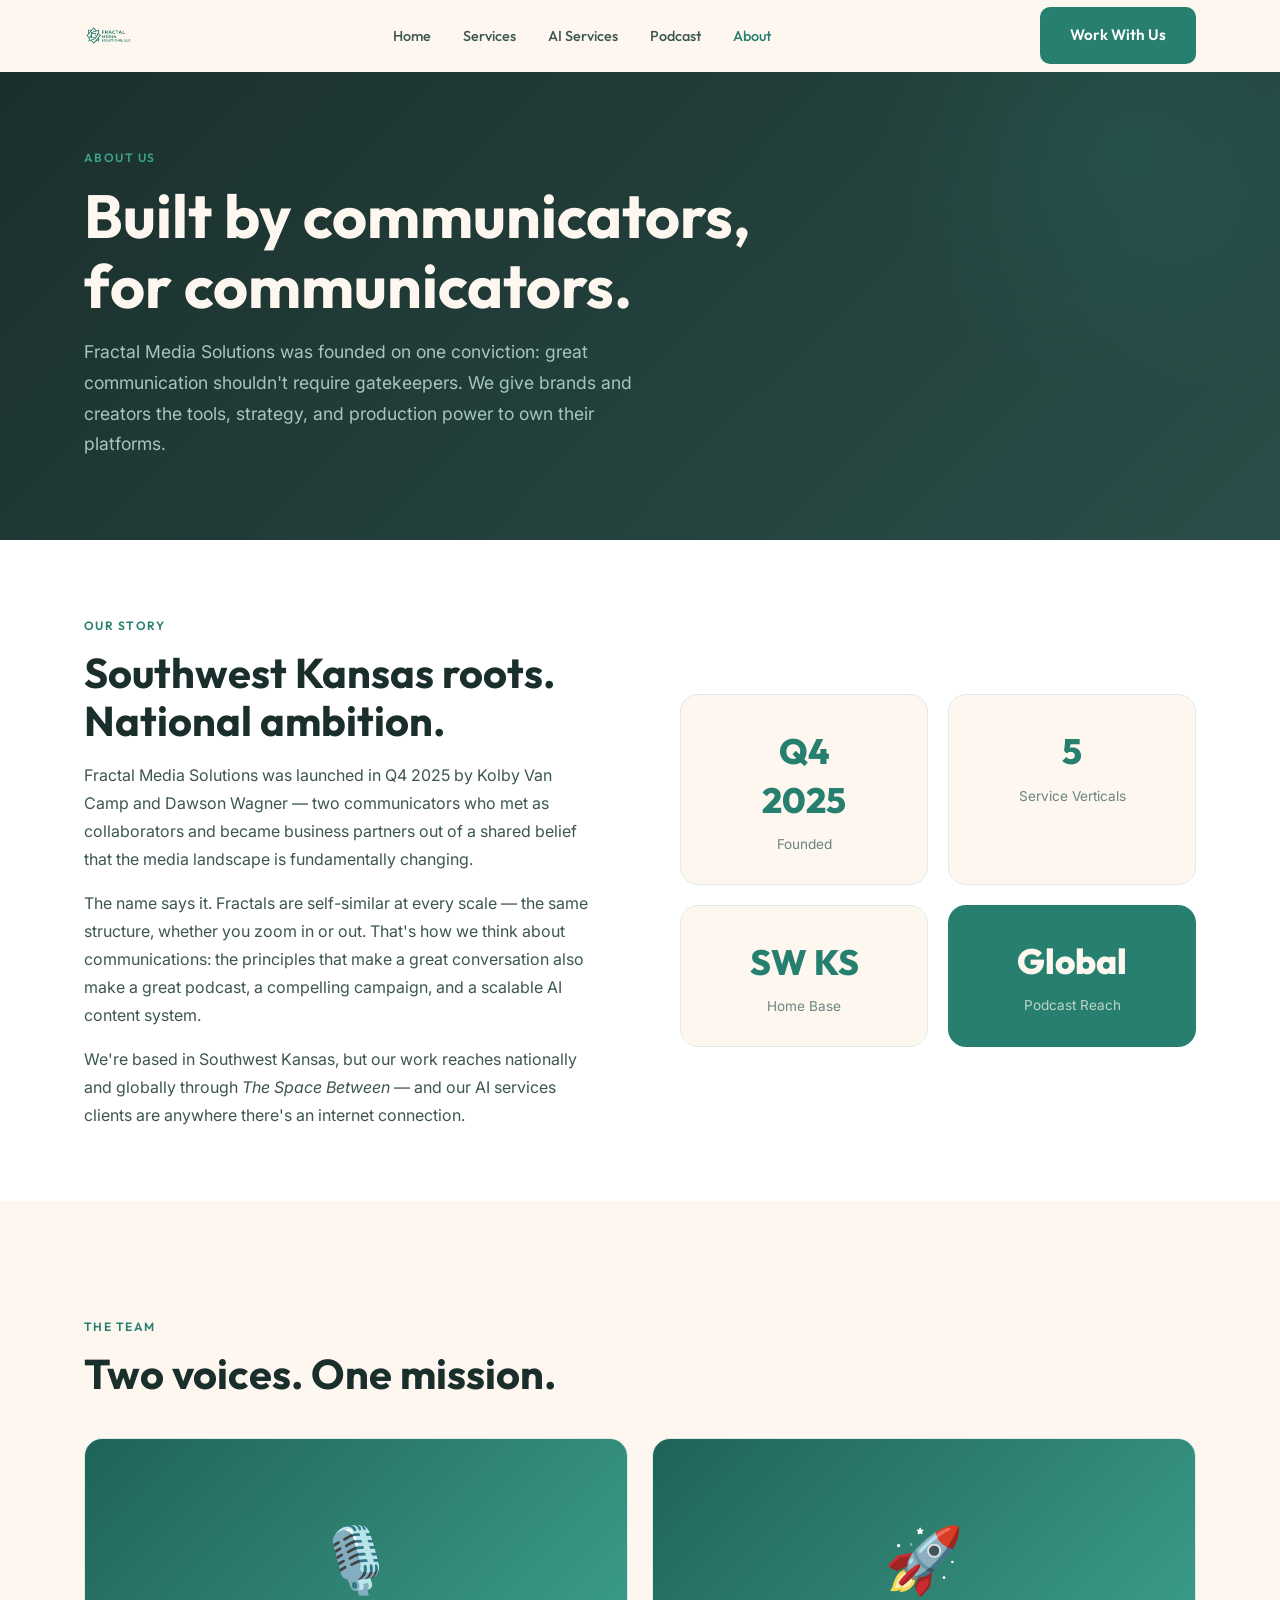
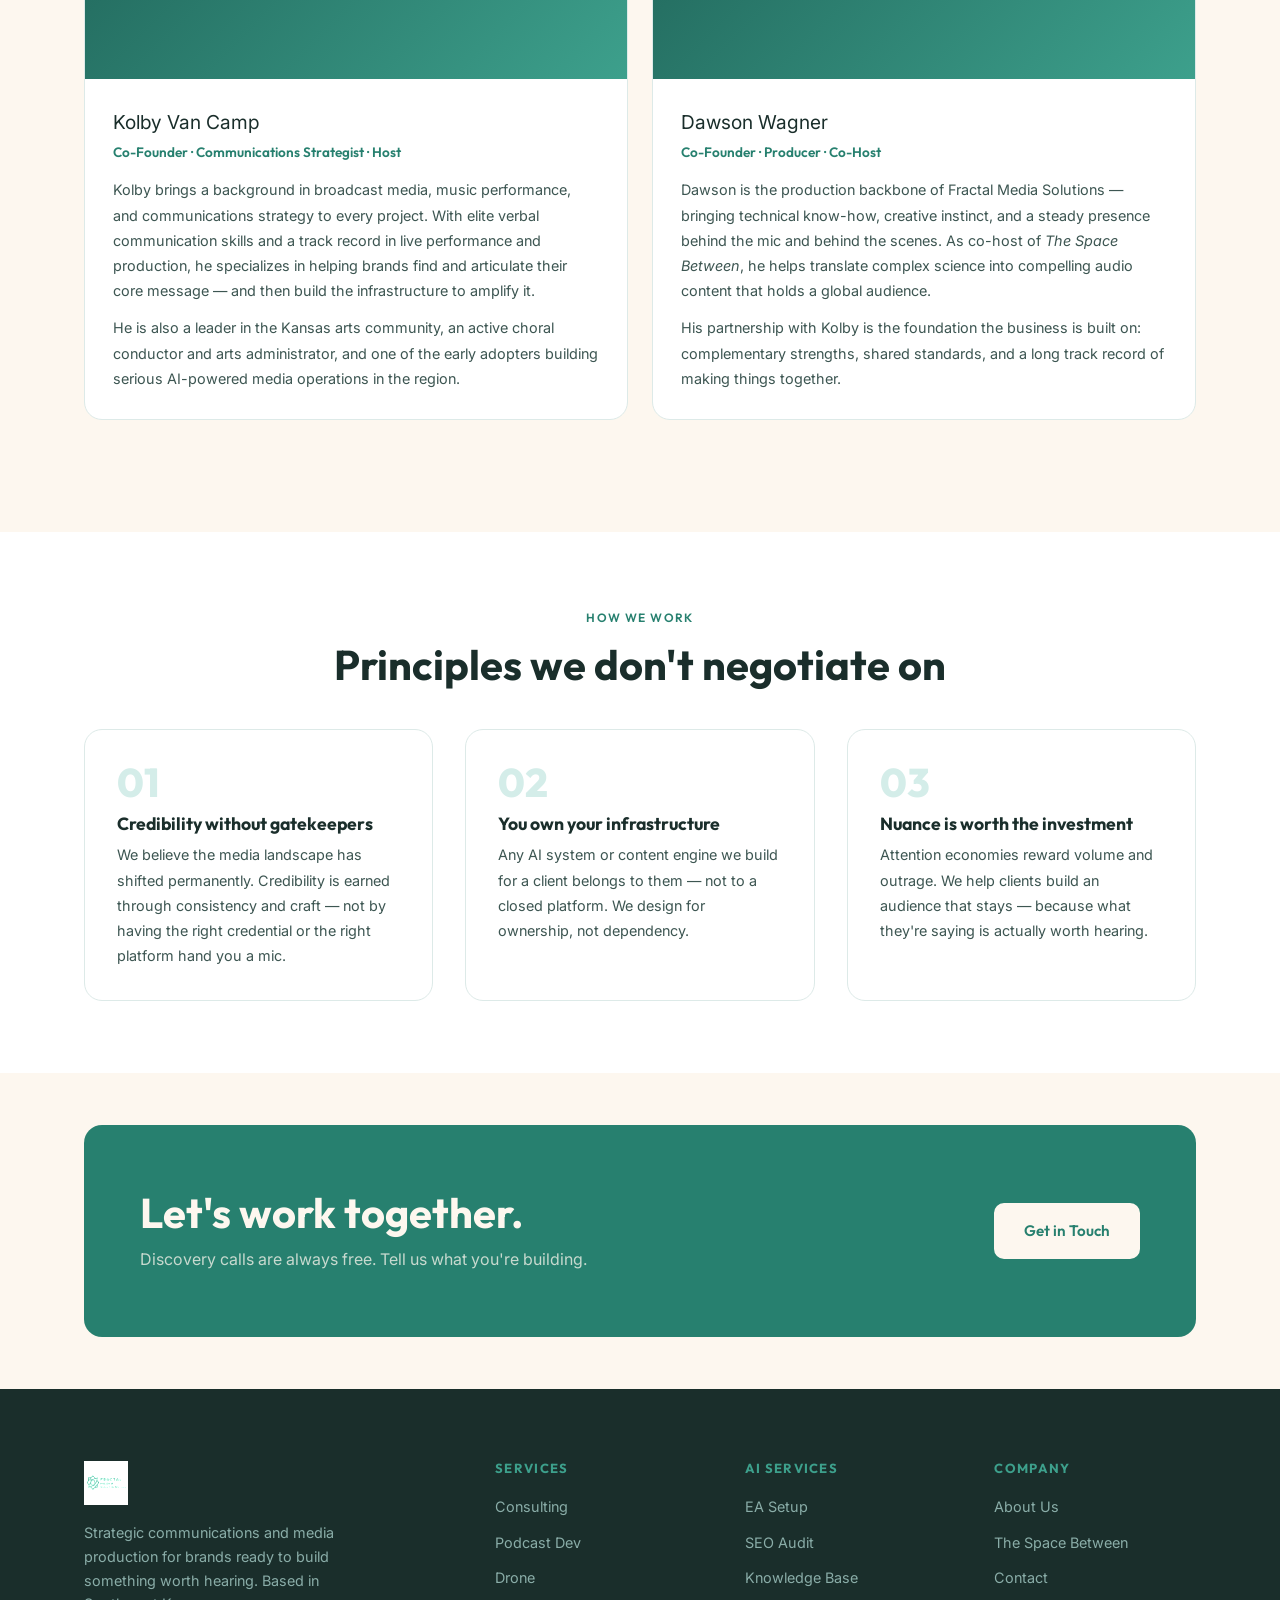
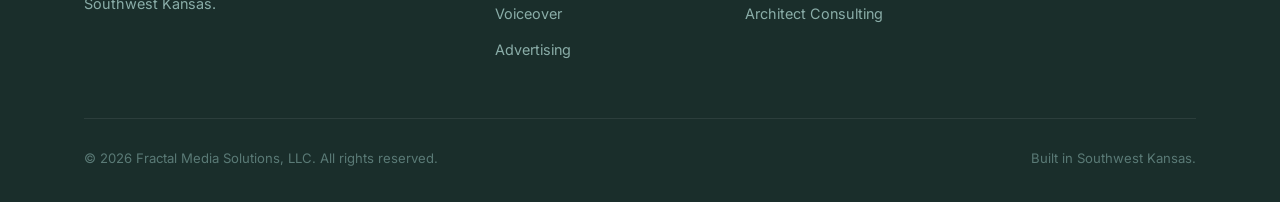
==== about.html @ 62a43615 "Initial commit: Fractal Media Solutions website" ====
<!DOCTYPE html>
<html lang="en">
<head>
  <meta charset="UTF-8" />
  <meta name="viewport" content="width=device-width, initial-scale=1.0" />
  <title>About — Fractal Media Solutions</title>
  <meta name="description" content="Meet Kolby Van Camp and Dawson Wagner — the team behind Fractal Media Solutions. Communications consultants, podcast hosts, and AI media specialists." />
  <link rel="stylesheet" href="css/style.css" />
  <link rel="icon" type="image/png" href="assets/logo.png" />
</head>
<body>

  <nav class="nav" id="nav">
    <div class="nav__inner">
      <a href="index.html" class="nav__logo">
        <img src="assets/logo.png" alt="Fractal Media Solutions" />
      </a>
      <ul class="nav__links">
        <li><a href="index.html">Home</a></li>
        <li><a href="services.html">Services</a></li>
        <li><a href="ai-services.html">AI Services</a></li>
        <li><a href="podcast.html">Podcast</a></li>
        <li><a href="about.html" class="active">About</a></li>
      </ul>
      <a href="contact.html" class="btn btn--primary nav__cta">Work With Us</a>
      <button class="nav__hamburger" id="hamburger" aria-label="Open menu">
        <span></span><span></span><span></span>
      </button>
    </div>
  </nav>
  <div class="nav__mobile" id="mobileNav">
    <a href="index.html">Home</a>
    <a href="services.html">Services</a>
    <a href="ai-services.html">AI Services</a>
    <a href="podcast.html">Podcast</a>
    <a href="about.html">About</a>
    <a href="contact.html">Contact</a>
  </div>

  <main>

    <!-- ─── Page Hero ─── -->
    <section class="page-hero">
      <div class="container">
        <span class="section-label">About Us</span>
        <h1>Built by communicators,<br />for communicators.</h1>
        <p>Fractal Media Solutions was founded on one conviction: great communication shouldn't require gatekeepers. We give brands and creators the tools, strategy, and production power to own their platforms.</p>
      </div>
    </section>

    <!-- ─── Origin Story ─── -->
    <section class="section" style="background: var(--white);">
      <div class="container">
        <div style="display: grid; grid-template-columns: 1fr 1fr; gap: 80px; align-items: center;">
          <div>
            <span class="section-label">Our Story</span>
            <h2>Southwest Kansas roots.<br />National ambition.</h2>
            <p style="margin-top: 16px;">Fractal Media Solutions was launched in Q4 2025 by Kolby Van Camp and Dawson Wagner — two communicators who met as collaborators and became business partners out of a shared belief that the media landscape is fundamentally changing.</p>
            <p style="margin-top: 16px;">The name says it. Fractals are self-similar at every scale — the same structure, whether you zoom in or out. That's how we think about communications: the principles that make a great conversation also make a great podcast, a compelling campaign, and a scalable AI content system.</p>
            <p style="margin-top: 16px;">We're based in Southwest Kansas, but our work reaches nationally and globally through <em>The Space Between</em> — and our AI services clients are anywhere there's an internet connection.</p>
          </div>
          <div style="display: grid; grid-template-columns: 1fr 1fr; gap: 20px;">
            <div style="background: var(--cream); border: 1px solid var(--border); border-radius: var(--radius-lg); padding: 28px; text-align: center;">
              <div style="font-family: var(--font-head); font-size: 2.2rem; font-weight: 800; color: var(--green);">Q4</div>
              <div style="font-family: var(--font-head); font-size: 2.2rem; font-weight: 800; color: var(--green); margin-top: -8px;">2025</div>
              <div style="font-size: 0.85rem; color: var(--ink-soft); margin-top: 6px;">Founded</div>
            </div>
            <div style="background: var(--cream); border: 1px solid var(--border); border-radius: var(--radius-lg); padding: 28px; text-align: center;">
              <div style="font-family: var(--font-head); font-size: 2.2rem; font-weight: 800; color: var(--green);">5</div>
              <div style="font-size: 0.85rem; color: var(--ink-soft); margin-top: 6px;">Service Verticals</div>
            </div>
            <div style="background: var(--cream); border: 1px solid var(--border); border-radius: var(--radius-lg); padding: 28px; text-align: center;">
              <div style="font-family: var(--font-head); font-size: 2.2rem; font-weight: 800; color: var(--green);">SW KS</div>
              <div style="font-size: 0.85rem; color: var(--ink-soft); margin-top: 6px;">Home Base</div>
            </div>
            <div style="background: var(--green); border-radius: var(--radius-lg); padding: 28px; text-align: center;">
              <div style="font-family: var(--font-head); font-size: 2.2rem; font-weight: 800; color: var(--cream);">Global</div>
              <div style="font-size: 0.85rem; color: rgba(253,247,239,0.7); margin-top: 6px;">Podcast Reach</div>
            </div>
          </div>
        </div>
      </div>
    </section>

    <!-- ─── Team ─── -->
    <section class="section">
      <div class="container">
        <div class="section-header">
          <span class="section-label">The Team</span>
          <h2>Two voices. One mission.</h2>
        </div>
        <div class="team-grid">
          <div class="team-card">
            <div class="team-card__photo">🎙️</div>
            <div class="team-card__body">
              <div class="team-card__name">Kolby Van Camp</div>
              <div class="team-card__title">Co-Founder · Communications Strategist · Host</div>
              <p class="team-card__bio">Kolby brings a background in broadcast media, music performance, and communications strategy to every project. With elite verbal communication skills and a track record in live performance and production, he specializes in helping brands find and articulate their core message — and then build the infrastructure to amplify it.</p>
              <p class="team-card__bio" style="margin-top: 12px;">He is also a leader in the Kansas arts community, an active choral conductor and arts administrator, and one of the early adopters building serious AI-powered media operations in the region.</p>
            </div>
          </div>
          <div class="team-card">
            <div class="team-card__photo">🚀</div>
            <div class="team-card__body">
              <div class="team-card__name">Dawson Wagner</div>
              <div class="team-card__title">Co-Founder · Producer · Co-Host</div>
              <p class="team-card__bio">Dawson is the production backbone of Fractal Media Solutions — bringing technical know-how, creative instinct, and a steady presence behind the mic and behind the scenes. As co-host of <em>The Space Between</em>, he helps translate complex science into compelling audio content that holds a global audience.</p>
              <p class="team-card__bio" style="margin-top: 12px;">His partnership with Kolby is the foundation the business is built on: complementary strengths, shared standards, and a long track record of making things together.</p>
            </div>
          </div>
        </div>
      </div>
    </section>

    <!-- ─── Values ─── -->
    <section class="section" style="background: var(--white);">
      <div class="container">
        <div class="section-header section-header--center">
          <span class="section-label">How We Work</span>
          <h2>Principles we don't negotiate on</h2>
        </div>
        <div class="value-grid">
          <div class="value-item">
            <div class="value-item__num">01</div>
            <h4>Credibility without gatekeepers</h4>
            <p>We believe the media landscape has shifted permanently. Credibility is earned through consistency and craft — not by having the right credential or the right platform hand you a mic.</p>
          </div>
          <div class="value-item">
            <div class="value-item__num">02</div>
            <h4>You own your infrastructure</h4>
            <p>Any AI system or content engine we build for a client belongs to them — not to a closed platform. We design for ownership, not dependency.</p>
          </div>
          <div class="value-item">
            <div class="value-item__num">03</div>
            <h4>Nuance is worth the investment</h4>
            <p>Attention economies reward volume and outrage. We help clients build an audience that stays — because what they're saying is actually worth hearing.</p>
          </div>
        </div>
      </div>
    </section>

    <!-- ─── CTA ─── -->
    <section class="section--sm">
      <div class="container">
        <div class="cta-banner">
          <div>
            <h2>Let's work together.</h2>
            <p>Discovery calls are always free. Tell us what you're building.</p>
          </div>
          <a href="contact.html" class="btn btn--cream">Get in Touch</a>
        </div>
      </div>
    </section>

  </main>

  <footer class="footer">
    <div class="container">
      <div class="footer__grid">
        <div class="footer__brand">
          <div class="footer__logo">
            <img src="assets/logo.png" alt="Fractal Media Solutions" />
          </div>
          <p>Strategic communications and media production for brands ready to build something worth hearing. Based in Southwest Kansas.</p>
        </div>
        <div class="footer__col">
          <h4>Services</h4>
          <ul>
            <li><a href="services.html#consulting">Consulting</a></li>
            <li><a href="services.html#podcast">Podcast Dev</a></li>
            <li><a href="services.html#drone">Drone</a></li>
            <li><a href="services.html#voiceover">Voiceover</a></li>
            <li><a href="services.html#advertising">Advertising</a></li>
          </ul>
        </div>
        <div class="footer__col">
          <h4>AI Services</h4>
          <ul>
            <li><a href="ai-services.html">EA Setup</a></li>
            <li><a href="ai-services.html">SEO Audit</a></li>
            <li><a href="ai-services.html">Knowledge Base</a></li>
            <li><a href="ai-services.html">Architect Consulting</a></li>
          </ul>
        </div>
        <div class="footer__col">
          <h4>Company</h4>
          <ul>
            <li><a href="about.html">About Us</a></li>
            <li><a href="podcast.html">The Space Between</a></li>
            <li><a href="contact.html">Contact</a></li>
          </ul>
        </div>
      </div>
      <div class="footer__bottom">
        <p>© 2026 Fractal Media Solutions, LLC. All rights reserved.</p>
        <p>Built in Southwest Kansas.</p>
      </div>
    </div>
  </footer>

  <script src="js/main.js"></script>
</body>
</html>
---- css/style.css ----
/* ============================================================
   FRACTAL MEDIA SOLUTIONS — Global Stylesheet
   Colors: #27806F (green), #FDF7EF (cream)
   ============================================================ */

@import url('https://fonts.googleapis.com/css2?family=Outfit:wght@300;400;500;600;700;800&family=Inter:wght@300;400;500;600&display=swap');

/* ─── Variables ─── */
:root {
  --green:        #27806F;
  --green-dark:   #1f6358;
  --green-light:  #3da08c;
  --green-pale:   #d4ede9;
  --cream:        #FDF7EF;
  --cream-dark:   #f5ece0;
  --white:        #ffffff;
  --ink:          #1a2e2b;
  --ink-mid:      #3d5652;
  --ink-soft:     #6b8580;
  --border:       #ddeae8;

  --font-head: 'Outfit', sans-serif;
  --font-body: 'Inter', sans-serif;

  --radius:   10px;
  --radius-lg: 18px;
  --shadow:   0 2px 12px rgba(39,128,111,0.10);
  --shadow-lg: 0 8px 40px rgba(39,128,111,0.14);

  --max-w: 1160px;
  --nav-h: 72px;
}

/* ─── Reset ─── */
*, *::before, *::after { box-sizing: border-box; margin: 0; padding: 0; }
html { scroll-behavior: smooth; font-size: 16px; }
body {
  font-family: var(--font-body);
  background: var(--cream);
  color: var(--ink);
  line-height: 1.6;
  -webkit-font-smoothing: antialiased;
}
img { max-width: 100%; display: block; }
a { color: inherit; text-decoration: none; }
ul { list-style: none; }
button { cursor: pointer; font-family: inherit; }

/* ─── Typography ─── */
h1, h2, h3, h4, h5 {
  font-family: var(--font-head);
  line-height: 1.15;
  color: var(--ink);
  font-weight: 700;
}
h1 { font-size: clamp(2.4rem, 5vw, 3.8rem); }
h2 { font-size: clamp(1.8rem, 3.5vw, 2.6rem); }
h3 { font-size: clamp(1.2rem, 2.5vw, 1.5rem); }
h4 { font-size: 1.1rem; }
p  { color: var(--ink-mid); line-height: 1.75; }

/* ─── Layout helpers ─── */
.container {
  max-width: var(--max-w);
  margin: 0 auto;
  padding: 0 24px;
}
.section { padding: 72px 0; }
.section + .section { margin-top: 40px; }
.section--sm { padding: 52px 0; }
.section--dark {
  background: var(--ink);
  color: var(--cream);
}
.section--dark h2,
.section--dark h3,
.section--dark h4 { color: var(--cream); }
.section--dark p { color: #a8c5c0; }

.section--green {
  background: var(--green);
}
.section--green h2,
.section--green h3,
.section--green p { color: var(--cream); }

.section-label {
  display: inline-block;
  font-family: var(--font-head);
  font-size: 0.75rem;
  font-weight: 600;
  letter-spacing: 0.12em;
  text-transform: uppercase;
  color: var(--green);
  margin-bottom: 14px;
}
.section--dark .section-label { color: var(--green-light); }
.section--green .section-label { color: var(--green-pale); }

.section-header { max-width: 640px; margin-bottom: 40px; }
.section-header p { margin-top: 14px; font-size: 1.15rem; }
.section-header--center { text-align: center; margin-left: auto; margin-right: auto; }

/* ─── Buttons ─── */
.btn {
  display: inline-flex;
  align-items: center;
  gap: 8px;
  padding: 14px 28px;
  border-radius: var(--radius);
  font-family: var(--font-head);
  font-weight: 600;
  font-size: 0.95rem;
  transition: all 0.2s ease;
  border: 2px solid transparent;
}
.btn--primary {
  background: var(--green);
  color: var(--white);
  border-color: var(--green);
}
.btn--primary:hover {
  background: var(--green-dark);
  border-color: var(--green-dark);
  transform: translateY(-1px);
  box-shadow: 0 4px 16px rgba(39,128,111,0.35);
}
.btn--outline {
  background: transparent;
  color: var(--green);
  border-color: var(--green);
}
.btn--outline:hover {
  background: var(--green);
  color: var(--white);
  transform: translateY(-1px);
}
.btn--outline-light {
  background: transparent;
  color: var(--cream);
  border-color: rgba(253,247,239,0.5);
}
.btn--outline-light:hover {
  background: rgba(253,247,239,0.12);
  border-color: var(--cream);
}
.btn--cream {
  background: var(--cream);
  color: var(--green);
  border-color: var(--cream);
}
.btn--cream:hover {
  background: var(--white);
  transform: translateY(-1px);
  box-shadow: 0 4px 16px rgba(0,0,0,0.1);
}
.btn-group { display: flex; gap: 14px; flex-wrap: wrap; align-items: center; }

/* ─── Navigation ─── */
.nav {
  position: fixed;
  top: 0; left: 0; right: 0;
  z-index: 1000;
  height: var(--nav-h);
  background: var(--cream);
  border-bottom: 1px solid transparent;
  transition: border-color 0.3s, box-shadow 0.3s;
}
.nav.scrolled {
  border-color: var(--border);
  box-shadow: 0 2px 16px rgba(39,128,111,0.08);
}
.nav__inner {
  display: flex;
  align-items: center;
  justify-content: space-between;
  height: 100%;
  max-width: var(--max-w);
  margin: 0 auto;
  padding: 0 24px;
}
.nav__logo img { height: 48px; width: auto; }
.nav__links {
  display: flex;
  align-items: center;
  gap: 32px;
}
.nav__links a {
  font-family: var(--font-head);
  font-weight: 500;
  font-size: 0.9rem;
  color: var(--ink-mid);
  transition: color 0.2s;
}
.nav__links a:hover,
.nav__links a.active { color: var(--green); }
.nav__cta { margin-left: 8px; }
.nav__hamburger {
  display: none;
  flex-direction: column;
  gap: 5px;
  background: none;
  border: none;
  padding: 4px;
}
.nav__hamburger span {
  display: block;
  width: 24px; height: 2px;
  background: var(--ink);
  border-radius: 2px;
  transition: all 0.3s;
}

/* Mobile nav */
.nav__mobile {
  display: none;
  position: fixed;
  top: var(--nav-h);
  left: 0; right: 0;
  background: var(--cream);
  border-bottom: 1px solid var(--border);
  padding: 24px;
  flex-direction: column;
  gap: 20px;
  box-shadow: var(--shadow-lg);
  z-index: 999;
}
.nav__mobile a {
  font-family: var(--font-head);
  font-weight: 600;
  font-size: 1.1rem;
  color: var(--ink);
  padding: 8px 0;
  border-bottom: 1px solid var(--border);
}
.nav__mobile a:last-child { border: none; }
.nav__mobile.open { display: flex; }

/* ─── Hero ─── */
.hero {
  padding-top: calc(var(--nav-h) + 60px);
  padding-bottom: 80px;
  position: relative;
  overflow: hidden;
}
.hero__bg-shape {
  position: absolute;
  top: -120px; right: -180px;
  width: 600px; height: 600px;
  background: radial-gradient(circle, rgba(39,128,111,0.08) 0%, transparent 70%);
  border-radius: 50%;
  pointer-events: none;
}
.hero__content { max-width: 100%; position: relative; z-index: 1; }
.hero__heading-with-logo {
  display: flex;
  align-items: center;
  justify-content: space-between;
  gap: 48px;
  margin-bottom: -80px;
}
.hero__heading-with-logo > div {
  flex: 1;
  max-width: 600px;
}
.hero__logo {
  height: 600px;
  width: auto;
  flex-shrink: 0;
}
.hero__eyebrow {
  display: inline-flex;
  align-items: center;
  gap: 8px;
  font-family: var(--font-head);
  font-size: 0.8rem;
  font-weight: 600;
  letter-spacing: 0.1em;
  text-transform: uppercase;
  color: var(--green);
  margin-bottom: 20px;
}
.hero__eyebrow::before {
  content: '';
  display: block;
  width: 28px; height: 2px;
  background: var(--green);
  border-radius: 2px;
}
.hero h1 { margin-bottom: 22px; }
.hero h1 span { color: var(--green); }
.hero__sub {
  font-size: 1.15rem;
  max-width: 560px;
  margin-bottom: 0;
  color: var(--ink-mid);
}
.hero__stats {
  display: flex;
  gap: 48px;
  margin-top: 64px;
  padding-top: 40px;
  border-top: 1px solid var(--border);
  flex-wrap: wrap;
}
.hero__stat-num {
  font-family: var(--font-head);
  font-size: 2rem;
  font-weight: 800;
  color: var(--green);
  line-height: 1;
}
.hero__stat-label {
  font-size: 0.85rem;
  color: var(--ink-soft);
  margin-top: 4px;
}

/* ─── Service Cards & Carousel ─── */
.services-wrapper {
  display: flex;
  gap: 40px;
  align-items: stretch;
  justify-content: space-between;
  margin-top: 60px;
}
.services-wrapper .section-header {
  flex: 1;
  max-width: 100%;
}
.services-wrapper .section-header h2 {
  font-size: clamp(2.2rem, 4.5vw, 3.2rem);
}
.services-carousel-box {
  flex: 1;
  background: var(--green);
  border-radius: var(--radius-lg);
  padding: 40px 32px;
  min-height: 320px;
  display: flex;
  flex-direction: column;
  align-items: center;
  justify-content: center;
  position: relative;
}
.services-grid {
  display: grid;
  grid-template-columns: repeat(auto-fit, minmax(280px, 1fr));
  gap: 20px;
}
.services-carousel {
  display: flex;
  width: 100%;
  height: 100%;
  position: relative;
  align-items: center;
  justify-content: center;
}
.carousel-nav-button {
  position: absolute;
  top: 50%;
  transform: translateY(-50%);
  background: rgba(255,255,255,0.2);
  border: 2px solid rgba(255,255,255,0.4);
  color: var(--white);
  width: 40px;
  height: 40px;
  border-radius: 50%;
  cursor: pointer;
  font-size: 1.2rem;
  display: flex;
  align-items: center;
  justify-content: center;
  transition: all 0.2s;
  z-index: 10;
}
.carousel-nav-button:hover {
  background: rgba(255,255,255,0.35);
  border-color: rgba(255,255,255,0.6);
}
.carousel-nav-button.prev { left: 16px; }
.carousel-nav-button.next { right: 16px; }
.service-card {
  background: var(--white);
  border: 1px solid var(--border);
  border-radius: var(--radius-lg);
  padding: 32px;
  transition: box-shadow 0.25s, transform 0.25s, border-color 0.25s;
  flex-shrink: 0;
  width: 100%;
  min-width: 320px;
  cursor: pointer;
}
.services-carousel .service-card {
  display: none;
  width: 100%;
  max-width: 100%;
  min-width: unset;
  background: transparent;
  border: none;
  padding: 0;
  text-align: center;
}
.services-carousel .service-card.active {
  display: flex;
  flex-direction: column;
  align-items: center;
}
.services-carousel .service-card__icon {
  display: none;
}
.services-carousel .service-card h3 {
  color: var(--white);
  font-size: 1.4rem;
  margin-bottom: 14px;
}
.services-carousel .service-card p {
  color: rgba(255,255,255,0.85);
  font-size: 0.95rem;
  max-width: 320px;
}
.services-carousel .service-card__link {
  color: rgba(255,255,255,0.9);
  margin-top: 24px;
  font-size: 0.9rem;
}
.services-carousel .service-card__link:hover {
  color: var(--white);
}
.service-card:hover {
  box-shadow: var(--shadow-lg);
  transform: translateY(-4px);
  border-color: var(--green-pale);
}
.service-card__icon {
  width: 52px; height: 52px;
  background: var(--green-pale);
  border-radius: var(--radius);
  display: flex; align-items: center; justify-content: center;
  margin-bottom: 20px;
  font-size: 1.4rem;
}
.service-card h3 { margin-bottom: 10px; font-size: 1.15rem; }
.service-card p { font-size: 0.9rem; }
.service-card__link {
  display: inline-flex;
  align-items: center;
  gap: 6px;
  margin-top: 18px;
  font-family: var(--font-head);
  font-size: 0.85rem;
  font-weight: 600;
  color: var(--green);
  transition: gap 0.2s;
}
.service-card__link:hover { gap: 10px; }

/* ─── Pricing Tables ─── */
.pricing-section { margin-bottom: 48px; }
.pricing-section h3 {
  font-size: 1.4rem;
  margin-bottom: 6px;
  padding-bottom: 16px;
  border-bottom: 2px solid var(--green-pale);
}
.pricing-section .section-label { margin-bottom: 8px; }

.pricing-grid {
  display: grid;
  grid-template-columns: repeat(auto-fit, minmax(220px, 1fr));
  gap: 20px;
  margin-top: 28px;
}
.price-card {
  background: var(--white);
  border: 1px solid var(--border);
  border-radius: var(--radius-lg);
  padding: 28px 24px;
  position: relative;
  transition: box-shadow 0.2s, border-color 0.2s;
}
.price-card:hover {
  box-shadow: var(--shadow);
  border-color: var(--green-pale);
}
.price-card--featured {
  border-color: var(--green);
  border-width: 2px;
}
.price-card__badge {
  position: absolute;
  top: -12px; left: 50%;
  transform: translateX(-50%);
  background: var(--green);
  color: var(--white);
  font-family: var(--font-head);
  font-size: 0.7rem;
  font-weight: 700;
  letter-spacing: 0.08em;
  text-transform: uppercase;
  padding: 4px 12px;
  border-radius: 20px;
}
.price-card__name {
  font-family: var(--font-head);
  font-weight: 700;
  font-size: 1rem;
  color: var(--ink);
  margin-bottom: 8px;
}
.price-card__price {
  font-family: var(--font-head);
  font-size: 1.8rem;
  font-weight: 800;
  color: var(--green);
  line-height: 1;
}
.price-card__price span {
  font-size: 0.85rem;
  font-weight: 500;
  color: var(--ink-soft);
}
.price-card__desc {
  font-size: 0.85rem;
  color: var(--ink-soft);
  margin-top: 8px;
  margin-bottom: 16px;
}
.price-card__features {
  border-top: 1px solid var(--border);
  padding-top: 16px;
  display: flex;
  flex-direction: column;
  gap: 8px;
}
.price-card__features li {
  font-size: 0.85rem;
  color: var(--ink-mid);
  display: flex;
  align-items: flex-start;
  gap: 8px;
}
.price-card__features li::before {
  content: '✓';
  color: var(--green);
  font-weight: 700;
  flex-shrink: 0;
  margin-top: 1px;
}

/* ─── Podcast section ─── */
.podcast-card {
  display: grid;
  grid-template-columns: 1fr 1fr;
  gap: 64px;
  align-items: center;
}
.podcast-card__art {
  background: linear-gradient(135deg, var(--green-dark) 0%, var(--green) 50%, var(--green-light) 100%);
  border-radius: var(--radius-lg);
  aspect-ratio: 1;
  display: flex;
  align-items: center;
  justify-content: center;
  font-size: 5rem;
  box-shadow: var(--shadow-lg);
  max-width: 380px;
}
.podcast-card__content .section-label { color: var(--green-light); }
.podcast-card__content h2 { color: var(--cream); }
.podcast-card__tags {
  display: flex;
  gap: 10px;
  flex-wrap: wrap;
  margin: 20px 0;
}
.tag {
  display: inline-block;
  padding: 5px 12px;
  border-radius: 20px;
  font-size: 0.78rem;
  font-family: var(--font-head);
  font-weight: 600;
  background: rgba(253,247,239,0.12);
  color: var(--cream);
  border: 1px solid rgba(253,247,239,0.2);
}

/* ─── CTA Banner ─── */
.cta-banner {
  background: var(--green);
  border-radius: var(--radius-lg);
  padding: 64px 56px;
  display: flex;
  align-items: center;
  justify-content: space-between;
  gap: 40px;
  flex-wrap: wrap;
}
.cta-banner h2 { color: var(--cream); max-width: 500px; margin-bottom: 8px; }
.cta-banner p { color: rgba(253,247,239,0.75); }

/* ─── Team Cards ─── */
.team-grid {
  display: grid;
  grid-template-columns: repeat(auto-fit, minmax(300px, 1fr));
  gap: 24px;
}
.team-card {
  background: var(--white);
  border: 1px solid var(--border);
  border-radius: var(--radius-lg);
  overflow: hidden;
  transition: box-shadow 0.25s, transform 0.25s;
}
.team-card:hover {
  box-shadow: var(--shadow-lg);
  transform: translateY(-4px);
}
.team-card__photo {
  height: 240px;
  background: linear-gradient(135deg, var(--green-dark) 0%, var(--green-light) 100%);
  display: flex;
  align-items: center;
  justify-content: center;
  font-size: 4rem;
}
.team-card__body { padding: 28px; }
.team-card__name { font-size: 1.2rem; margin-bottom: 4px; }
.team-card__title {
  font-size: 0.85rem;
  color: var(--green);
  font-family: var(--font-head);
  font-weight: 600;
  margin-bottom: 14px;
}
.team-card__bio { font-size: 0.9rem; }

/* ─── AI Services ─── */
.ai-grid {
  display: grid;
  grid-template-columns: repeat(auto-fit, minmax(300px, 1fr));
  gap: 24px;
}
.ai-card {
  background: var(--white);
  border: 1px solid var(--border);
  border-radius: var(--radius-lg);
  padding: 32px;
  transition: box-shadow 0.25s, transform 0.25s, border-color 0.25s;
}
.ai-card:hover {
  box-shadow: var(--shadow-lg);
  transform: translateY(-4px);
  border-color: var(--green-pale);
}
.ai-card__icon {
  font-size: 2rem;
  margin-bottom: 16px;
}
.ai-card__name {
  font-family: var(--font-head);
  font-weight: 700;
  font-size: 1.1rem;
  margin-bottom: 10px;
  color: var(--ink);
}
.ai-card__desc { font-size: 0.9rem; margin-bottom: 16px; }
.ai-card__price {
  font-family: var(--font-head);
  font-weight: 700;
  color: var(--green);
  font-size: 0.95rem;
}

/* ─── Contact form ─── */
.contact-grid {
  display: grid;
  grid-template-columns: 1fr 1.6fr;
  gap: 64px;
  align-items: start;
}
.contact-info h3 { margin-bottom: 14px; }
.contact-detail {
  display: flex;
  align-items: flex-start;
  gap: 14px;
  margin-bottom: 20px;
}
.contact-detail__icon {
  width: 40px; height: 40px;
  background: var(--green-pale);
  border-radius: var(--radius);
  display: flex; align-items: center; justify-content: center;
  font-size: 1rem;
  flex-shrink: 0;
  margin-top: 2px;
}
.contact-detail__text strong {
  display: block;
  font-family: var(--font-head);
  font-size: 0.85rem;
  color: var(--ink);
  margin-bottom: 2px;
}
.contact-detail__text span {
  font-size: 0.9rem;
  color: var(--ink-mid);
}
.contact-form {
  background: var(--white);
  border: 1px solid var(--border);
  border-radius: var(--radius-lg);
  padding: 40px;
  box-shadow: var(--shadow);
}
.form-row { display: grid; grid-template-columns: 1fr 1fr; gap: 20px; }
.form-group { margin-bottom: 20px; }
.form-group label {
  display: block;
  font-family: var(--font-head);
  font-size: 0.82rem;
  font-weight: 600;
  color: var(--ink);
  margin-bottom: 7px;
  letter-spacing: 0.02em;
}
.form-group input,
.form-group select,
.form-group textarea {
  width: 100%;
  padding: 12px 16px;
  border: 1.5px solid var(--border);
  border-radius: var(--radius);
  font-family: var(--font-body);
  font-size: 0.9rem;
  color: var(--ink);
  background: var(--cream);
  transition: border-color 0.2s, box-shadow 0.2s;
  outline: none;
}
.form-group input:focus,
.form-group select:focus,
.form-group textarea:focus {
  border-color: var(--green);
  box-shadow: 0 0 0 3px rgba(39,128,111,0.12);
}
.form-group textarea { resize: vertical; min-height: 130px; }

/* ─── Footer ─── */
.footer {
  background: var(--ink);
  color: var(--cream);
  padding: 72px 0 32px;
}
.footer__grid {
  display: grid;
  grid-template-columns: 1.8fr 1fr 1fr 1fr;
  gap: 48px;
  margin-bottom: 56px;
}
.footer__brand p {
  color: #8aada8;
  font-size: 0.9rem;
  margin-top: 16px;
  max-width: 280px;
  line-height: 1.65;
}
.footer__logo img { height: 44px; width: auto; filter: brightness(1.3); opacity: 1; }
.footer__col h4 {
  font-family: var(--font-head);
  font-size: 0.82rem;
  font-weight: 700;
  letter-spacing: 0.1em;
  text-transform: uppercase;
  color: var(--green-light);
  margin-bottom: 18px;
}
.footer__col ul { display: flex; flex-direction: column; gap: 10px; }
.footer__col ul a {
  font-size: 0.9rem;
  color: #8aada8;
  transition: color 0.2s;
}
.footer__col ul a:hover { color: var(--cream); }
.footer__bottom {
  border-top: 1px solid rgba(255,255,255,0.08);
  padding-top: 28px;
  display: flex;
  justify-content: space-between;
  align-items: center;
  flex-wrap: wrap;
  gap: 12px;
}
.footer__bottom p { font-size: 0.82rem; color: #5a7a76; }
.footer__bottom a { color: var(--green-light); }

/* ─── Page Hero (inner pages) ─── */
.page-hero {
  background: linear-gradient(135deg, var(--ink) 0%, #2a4e49 100%);
  padding: calc(var(--nav-h) + 72px) 0 80px;
  position: relative;
  overflow: hidden;
}
.page-hero::before {
  content: '';
  position: absolute;
  top: -100px; right: -100px;
  width: 500px; height: 500px;
  background: radial-gradient(circle, rgba(39,128,111,0.2) 0%, transparent 70%);
  border-radius: 50%;
}
.page-hero .section-label { color: var(--green-light); }
.page-hero h1 { color: var(--cream); margin-bottom: 16px; }
.page-hero p { color: #a8c5c0; font-size: 1.1rem; max-width: 580px; }

/* ─── Value props ─── */
.value-grid {
  display: grid;
  grid-template-columns: repeat(3, 1fr);
  gap: 32px;
}
.value-item {
  padding: 32px;
  background: var(--white);
  border: 1px solid var(--border);
  border-radius: var(--radius-lg);
}
.value-item__num {
  font-family: var(--font-head);
  font-size: 2.5rem;
  font-weight: 800;
  color: var(--green-pale);
  line-height: 1;
  margin-bottom: 12px;
}
.value-item h4 { margin-bottom: 8px; }
.value-item p { font-size: 0.9rem; }

/* ─── Episode list ─── */
.episode-list { display: flex; flex-direction: column; gap: 16px; }
.episode-card {
  display: flex;
  gap: 20px;
  align-items: center;
  background: var(--white);
  border: 1px solid var(--border);
  border-radius: var(--radius);
  padding: 20px 24px;
  transition: box-shadow 0.2s, border-color 0.2s;
}
.episode-card:hover { box-shadow: var(--shadow); border-color: var(--green-pale); }
.episode-card__num {
  font-family: var(--font-head);
  font-size: 1.5rem;
  font-weight: 800;
  color: var(--green-pale);
  min-width: 44px;
}
.episode-card__title {
  font-family: var(--font-head);
  font-weight: 600;
  font-size: 1rem;
  color: var(--ink);
  margin-bottom: 4px;
}
.episode-card__meta { font-size: 0.82rem; color: var(--ink-soft); }
.episode-card__play {
  margin-left: auto;
  width: 44px; height: 44px;
  background: var(--green-pale);
  border-radius: 50%;
  display: flex; align-items: center; justify-content: center;
  color: var(--green);
  font-size: 1rem;
  flex-shrink: 0;
  transition: background 0.2s, color 0.2s;
}
.episode-card:hover .episode-card__play {
  background: var(--green);
  color: var(--white);
}

/* ─── Divider ─── */
.divider { height: 1px; background: var(--border); margin: 0; }

/* ─── Responsive ─── */
@media (max-width: 900px) {
  .services-wrapper { flex-direction: column; gap: 40px; }
  .services-wrapper .section-header { max-width: 100%; }
  .services-carousel-box { min-height: 350px; }
  .footer__grid { grid-template-columns: 1fr 1fr; }
  .podcast-card { grid-template-columns: 1fr; }
  .podcast-card__art { max-width: 260px; margin: 0 auto; }
  .contact-grid { grid-template-columns: 1fr; }
  .value-grid { grid-template-columns: 1fr; }
}

@media (max-width: 768px) {
  .hero__heading-with-logo { flex-direction: column; gap: 32px; }
  .hero__logo { height: 280px; }
  .nav__links, .nav__cta { display: none; }
  .nav__hamburger { display: flex; }
  .cta-banner { flex-direction: column; padding: 40px 28px; }
  .form-row { grid-template-columns: 1fr; }
  .hero__stats { gap: 32px; }
  .footer__grid { grid-template-columns: 1fr; gap: 32px; }
}

@media (max-width: 480px) {
  .section { padding: 64px 0; }
  .contact-form { padding: 24px; }
}
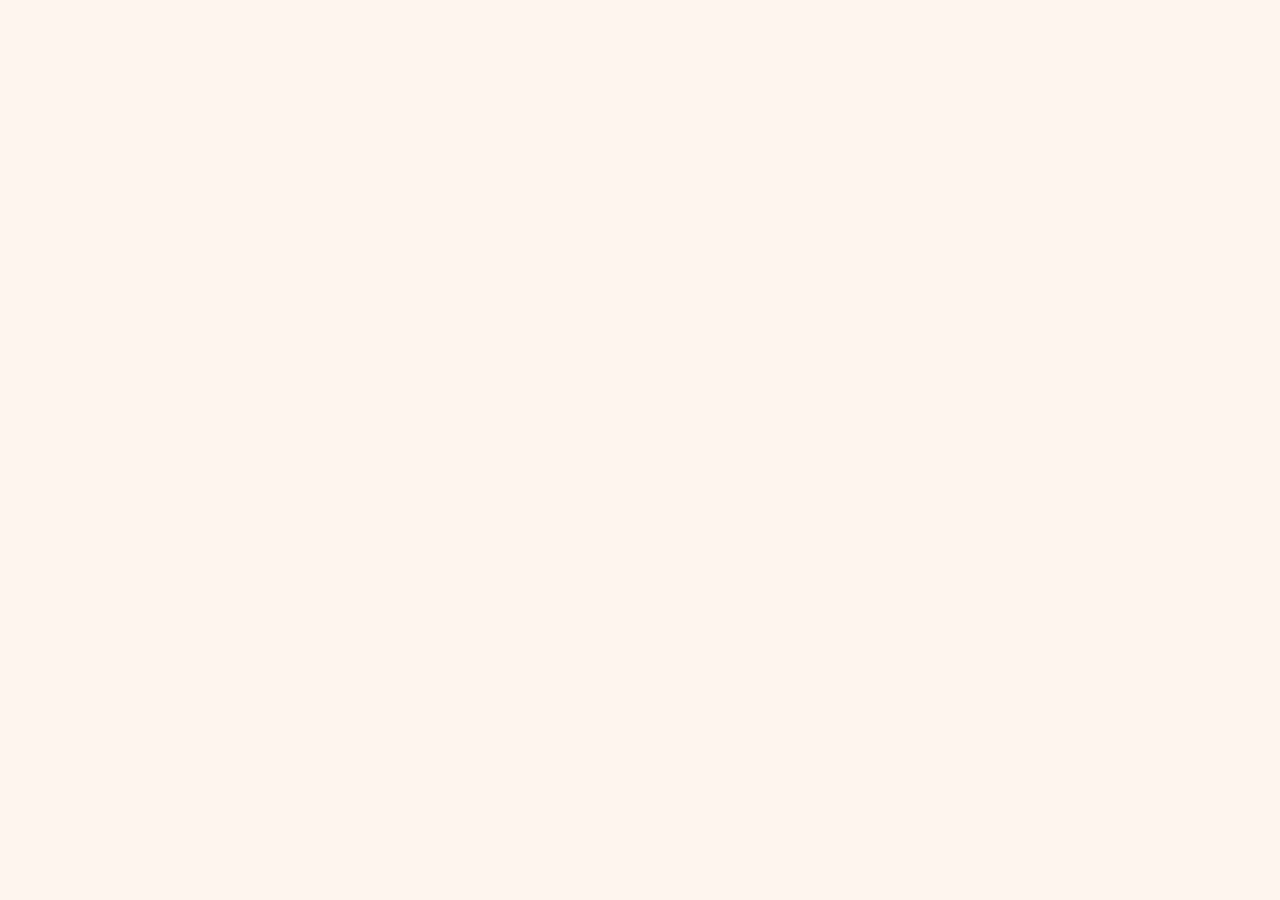
==== commit ae52558b: "Push remaining SEO-optimized files: about, contact, team, podcast, ai-services" ====
--- a/about.html
+++ b/about.html
@@ -3,201 +3,46 @@
 <head>
   <meta charset="UTF-8" />
   <meta name="viewport" content="width=device-width, initial-scale=1.0" />
-  <title>About — Fractal Media Solutions</title>
-  <meta name="description" content="Meet Kolby Van Camp and Dawson Wagner — the team behind Fractal Media Solutions. Communications consultants, podcast hosts, and AI media specialists." />
+  <title>About Fractal Media Solutions | Kolby Van Camp & Dawson Wagner</title>
+  <meta name="description" content="Meet Kolby Van Camp and Dawson Wagner, co-founders of Fractal Media Solutions. Southwest Kansas-based communications consultants and podcast producers serving national and global audiences." />
+  <meta name="keywords" content="communications consultants, podcast producers, media company, Southwest Kansas, Kolby Van Camp, Dawson Wagner" />
+  <meta property="og:title" content="About Fractal Media Solutions" />
+  <meta property="og:description" content="Meet the team behind Fractal Media Solutions. Communications strategy, podcast production, and media solutions built in Southwest Kansas." />
+  <meta property="og:type" content="website" />
+  <meta property="og:image" content="https://fractal.media/assets/logo.png" />
+  <meta name="twitter:card" content="summary_large_image" />
+  <link rel="canonical" href="https://fractal.media/about.html" />
   <link rel="stylesheet" href="css/style.css" />
   <link rel="icon" type="image/png" href="assets/logo.png" />
-</head>
-<body>
 
-  <nav class="nav" id="nav">
-    <div class="nav__inner">
-      <a href="index.html" class="nav__logo">
-        <img src="assets/logo.png" alt="Fractal Media Solutions" />
-      </a>
-      <ul class="nav__links">
-        <li><a href="index.html">Home</a></li>
-        <li><a href="services.html">Services</a></li>
-        <li><a href="ai-services.html">AI Services</a></li>
-        <li><a href="podcast.html">Podcast</a></li>
-        <li><a href="about.html" class="active">About</a></li>
-      </ul>
-      <a href="contact.html" class="btn btn--primary nav__cta">Work With Us</a>
-      <button class="nav__hamburger" id="hamburger" aria-label="Open menu">
-        <span></span><span></span><span></span>
-      </button>
-    </div>
-  </nav>
-  <div class="nav__mobile" id="mobileNav">
-    <a href="index.html">Home</a>
-    <a href="services.html">Services</a>
-    <a href="ai-services.html">AI Services</a>
-    <a href="podcast.html">Podcast</a>
-    <a href="about.html">About</a>
-    <a href="contact.html">Contact</a>
-  </div>
-
-  <main>
-
-    <!-- ─── Page Hero ─── -->
-    <section class="page-hero">
-      <div class="container">
-        <span class="section-label">About Us</span>
-        <h1>Built by communicators,<br />for communicators.</h1>
-        <p>Fractal Media Solutions was founded on one conviction: great communication shouldn't require gatekeepers. We give brands and creators the tools, strategy, and production power to own their platforms.</p>
-      </div>
-    </section>
-
-    <!-- ─── Origin Story ─── -->
-    <section class="section" style="background: var(--white);">
-      <div class="container">
-        <div style="display: grid; grid-template-columns: 1fr 1fr; gap: 80px; align-items: center;">
-          <div>
-            <span class="section-label">Our Story</span>
-            <h2>Southwest Kansas roots.<br />National ambition.</h2>
-            <p style="margin-top: 16px;">Fractal Media Solutions was launched in Q4 2025 by Kolby Van Camp and Dawson Wagner — two communicators who met as collaborators and became business partners out of a shared belief that the media landscape is fundamentally changing.</p>
-            <p style="margin-top: 16px;">The name says it. Fractals are self-similar at every scale — the same structure, whether you zoom in or out. That's how we think about communications: the principles that make a great conversation also make a great podcast, a compelling campaign, and a scalable AI content system.</p>
-            <p style="margin-top: 16px;">We're based in Southwest Kansas, but our work reaches nationally and globally through <em>The Space Between</em> — and our AI services clients are anywhere there's an internet connection.</p>
-          </div>
-          <div style="display: grid; grid-template-columns: 1fr 1fr; gap: 20px;">
-            <div style="background: var(--cream); border: 1px solid var(--border); border-radius: var(--radius-lg); padding: 28px; text-align: center;">
-              <div style="font-family: var(--font-head); font-size: 2.2rem; font-weight: 800; color: var(--green);">Q4</div>
-              <div style="font-family: var(--font-head); font-size: 2.2rem; font-weight: 800; color: var(--green); margin-top: -8px;">2025</div>
-              <div style="font-size: 0.85rem; color: var(--ink-soft); margin-top: 6px;">Founded</div>
-            </div>
-            <div style="background: var(--cream); border: 1px solid var(--border); border-radius: var(--radius-lg); padding: 28px; text-align: center;">
-              <div style="font-family: var(--font-head); font-size: 2.2rem; font-weight: 800; color: var(--green);">5</div>
-              <div style="font-size: 0.85rem; color: var(--ink-soft); margin-top: 6px;">Service Verticals</div>
-            </div>
-            <div style="background: var(--cream); border: 1px solid var(--border); border-radius: var(--radius-lg); padding: 28px; text-align: center;">
-              <div style="font-family: var(--font-head); font-size: 2.2rem; font-weight: 800; color: var(--green);">SW KS</div>
-              <div style="font-size: 0.85rem; color: var(--ink-soft); margin-top: 6px;">Home Base</div>
-            </div>
-            <div style="background: var(--green); border-radius: var(--radius-lg); padding: 28px; text-align: center;">
-              <div style="font-family: var(--font-head); font-size: 2.2rem; font-weight: 800; color: var(--cream);">Global</div>
-              <div style="font-size: 0.85rem; color: rgba(253,247,239,0.7); margin-top: 6px;">Podcast Reach</div>
-            </div>
-          </div>
-        </div>
-      </div>
-    </section>
-
-    <!-- ─── Team ─── -->
-    <section class="section">
-      <div class="container">
-        <div class="section-header">
-          <span class="section-label">The Team</span>
-          <h2>Two voices. One mission.</h2>
-        </div>
-        <div class="team-grid">
-          <div class="team-card">
-            <div class="team-card__photo">🎙️</div>
-            <div class="team-card__body">
-              <div class="team-card__name">Kolby Van Camp</div>
-              <div class="team-card__title">Co-Founder · Communications Strategist · Host</div>
-              <p class="team-card__bio">Kolby brings a background in broadcast media, music performance, and communications strategy to every project. With elite verbal communication skills and a track record in live performance and production, he specializes in helping brands find and articulate their core message — and then build the infrastructure to amplify it.</p>
-              <p class="team-card__bio" style="margin-top: 12px;">He is also a leader in the Kansas arts community, an active choral conductor and arts administrator, and one of the early adopters building serious AI-powered media operations in the region.</p>
-            </div>
-          </div>
-          <div class="team-card">
-            <div class="team-card__photo">🚀</div>
-            <div class="team-card__body">
-              <div class="team-card__name">Dawson Wagner</div>
-              <div class="team-card__title">Co-Founder · Producer · Co-Host</div>
-              <p class="team-card__bio">Dawson is the production backbone of Fractal Media Solutions — bringing technical know-how, creative instinct, and a steady presence behind the mic and behind the scenes. As co-host of <em>The Space Between</em>, he helps translate complex science into compelling audio content that holds a global audience.</p>
-              <p class="team-card__bio" style="margin-top: 12px;">His partnership with Kolby is the foundation the business is built on: complementary strengths, shared standards, and a long track record of making things together.</p>
-            </div>
-          </div>
-        </div>
-      </div>
-    </section>
-
-    <!-- ─── Values ─── -->
-    <section class="section" style="background: var(--white);">
-      <div class="container">
-        <div class="section-header section-header--center">
-          <span class="section-label">How We Work</span>
-          <h2>Principles we don't negotiate on</h2>
-        </div>
-        <div class="value-grid">
-          <div class="value-item">
-            <div class="value-item__num">01</div>
-            <h4>Credibility without gatekeepers</h4>
-            <p>We believe the media landscape has shifted permanently. Credibility is earned through consistency and craft — not by having the right credential or the right platform hand you a mic.</p>
-          </div>
-          <div class="value-item">
-            <div class="value-item__num">02</div>
-            <h4>You own your infrastructure</h4>
-            <p>Any AI system or content engine we build for a client belongs to them — not to a closed platform. We design for ownership, not dependency.</p>
-          </div>
-          <div class="value-item">
-            <div class="value-item__num">03</div>
-            <h4>Nuance is worth the investment</h4>
-            <p>Attention economies reward volume and outrage. We help clients build an audience that stays — because what they're saying is actually worth hearing.</p>
-          </div>
-        </div>
-      </div>
-    </section>
-
-    <!-- ─── CTA ─── -->
-    <section class="section--sm">
-      <div class="container">
-        <div class="cta-banner">
-          <div>
-            <h2>Let's work together.</h2>
-            <p>Discovery calls are always free. Tell us what you're building.</p>
-          </div>
-          <a href="contact.html" class="btn btn--cream">Get in Touch</a>
-        </div>
-      </div>
-    </section>
-
-  </main>
-
-  <footer class="footer">
-    <div class="container">
-      <div class="footer__grid">
-        <div class="footer__brand">
-          <div class="footer__logo">
-            <img src="assets/logo.png" alt="Fractal Media Solutions" />
-          </div>
-          <p>Strategic communications and media production for brands ready to build something worth hearing. Based in Southwest Kansas.</p>
-        </div>
-        <div class="footer__col">
-          <h4>Services</h4>
-          <ul>
-            <li><a href="services.html#consulting">Consulting</a></li>
-            <li><a href="services.html#podcast">Podcast Dev</a></li>
-            <li><a href="services.html#drone">Drone</a></li>
-            <li><a href="services.html#voiceover">Voiceover</a></li>
-            <li><a href="services.html#advertising">Advertising</a></li>
-          </ul>
-        </div>
-        <div class="footer__col">
-          <h4>AI Services</h4>
-          <ul>
-            <li><a href="ai-services.html">EA Setup</a></li>
-            <li><a href="ai-services.html">SEO Audit</a></li>
-            <li><a href="ai-services.html">Knowledge Base</a></li>
-            <li><a href="ai-services.html">Architect Consulting</a></li>
-          </ul>
-        </div>
-        <div class="footer__col">
-          <h4>Company</h4>
-          <ul>
-            <li><a href="about.html">About Us</a></li>
-            <li><a href="podcast.html">The Space Between</a></li>
-            <li><a href="contact.html">Contact</a></li>
-          </ul>
-        </div>
-      </div>
-      <div class="footer__bottom">
-        <p>© 2026 Fractal Media Solutions, LLC. All rights reserved.</p>
-        <p>Built in Southwest Kansas.</p>
-      </div>
-    </div>
-  </footer>
-
-  <script src="js/main.js"></script>
-</body>
-</html>
+  <!-- Schema Markup: Organization with Team Members -->
+  <script type="application/ld+json">
+  {
+    "@context": "https://schema.org",
+    "@type": "Organization",
+    "name": "Fractal Media Solutions, LLC",
+    "url": "https://fractal.media",
+    "logo": "https://fractal.media/assets/logo.png",
+    "description": "Strategic communications and media production company based in Southwest Kansas",
+    "address": {
+      "@type": "PostalAddress",
+      "addressRegion": "Kansas",
+      "addressCountry": "US"
+    },
+    "foundingDate": "2025-10",
+    "founders": [
+      {
+        "@type": "Person",
+        "name": "Kolby Van Camp",
+        "jobTitle": "Co-Founder, Communications Strategist"
+      },
+      {
+        "@type": "Person",
+        "name": "Dawson Wagner",
+        "jobTitle": "Co-Founder, Producer"
+      }
+    ],
+    "knowsAbout": ["Communications Strategy", "Podcast Production", "Drone Videography", "Voiceover Production", "AI Media Operations"]
+  }
+  </script>
+</head>
--- a/css/style.css
+++ b/css/style.css
@@ -263,6 +263,9 @@
   flex: 1;
   max-width: 600px;
 }
+.hero__logo-top {
+  display: none;
+}
 .hero__logo {
   height: 600px;
   width: auto;
@@ -292,7 +295,7 @@
 .hero__sub {
   font-size: 1.15rem;
   max-width: 560px;
-  margin-bottom: 0;
+  margin-bottom: 60px;
   color: var(--ink-mid);
 }
 .hero__stats {
@@ -350,36 +353,34 @@
 }
 .services-carousel {
   display: flex;
-  width: 100%;
-  height: 100%;
+  width: calc(100% - 100px);
   position: relative;
   align-items: center;
   justify-content: center;
 }
 .carousel-nav-button {
-  position: absolute;
-  top: 50%;
-  transform: translateY(-50%);
+  position: absolute !important;
+  bottom: 20px !important;
   background: rgba(255,255,255,0.2);
   border: 2px solid rgba(255,255,255,0.4);
   color: var(--white);
-  width: 40px;
-  height: 40px;
+  width: 36px;
+  height: 36px;
   border-radius: 50%;
   cursor: pointer;
-  font-size: 1.2rem;
+  font-size: 1rem;
   display: flex;
   align-items: center;
   justify-content: center;
   transition: all 0.2s;
-  z-index: 10;
+  z-index: 20;
 }
 .carousel-nav-button:hover {
   background: rgba(255,255,255,0.35);
   border-color: rgba(255,255,255,0.6);
 }
-.carousel-nav-button.prev { left: 16px; }
-.carousel-nav-button.next { right: 16px; }
+.carousel-nav-button.prev { left: 20px !important; top: auto !important; }
+.carousel-nav-button.next { right: 20px !important; top: auto !important; }
 .service-card {
   background: var(--white);
   border: 1px solid var(--border);
@@ -897,14 +898,17 @@
 }
 
 @media (max-width: 768px) {
-  .hero__heading-with-logo { flex-direction: column; gap: 32px; }
-  .hero__logo { height: 280px; }
+  .hero__heading-with-logo { flex-direction: column; gap: 32px; margin-bottom: 0; }
+  .hero__logo { display: none; }
+  .hero__logo-top { display: block; height: 420px; width: auto; margin: 0 auto 32px auto; }
   .nav__links, .nav__cta { display: none; }
   .nav__hamburger { display: flex; }
   .cta-banner { flex-direction: column; padding: 40px 28px; }
   .form-row { grid-template-columns: 1fr; }
   .hero__stats { gap: 32px; }
-  .footer__grid { grid-template-columns: 1fr; gap: 32px; }
+  .footer__grid { grid-template-columns: repeat(2, 1fr); gap: 24px; }
+  .footer__brand { grid-column: 1 / -1; }
+  .btn-group { flex-wrap: nowrap; }
 }
 
 @media (max-width: 480px) {
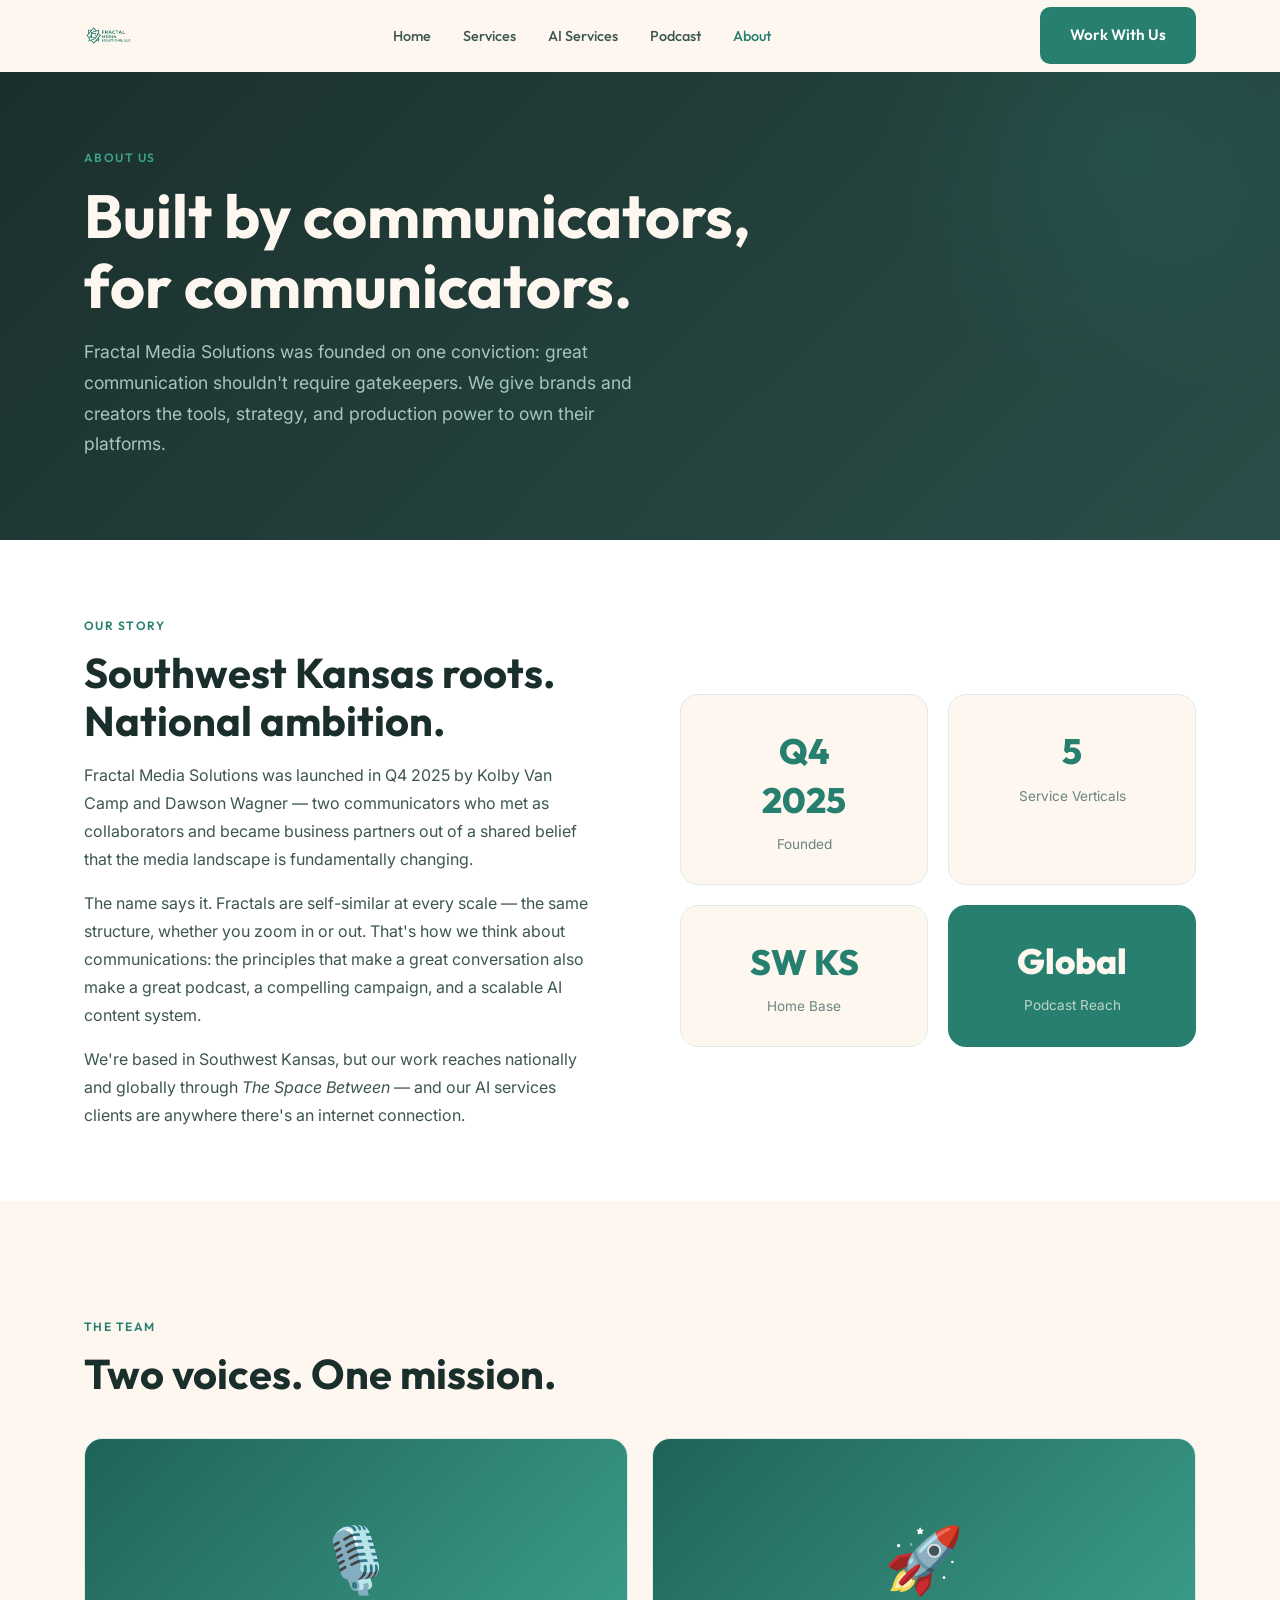
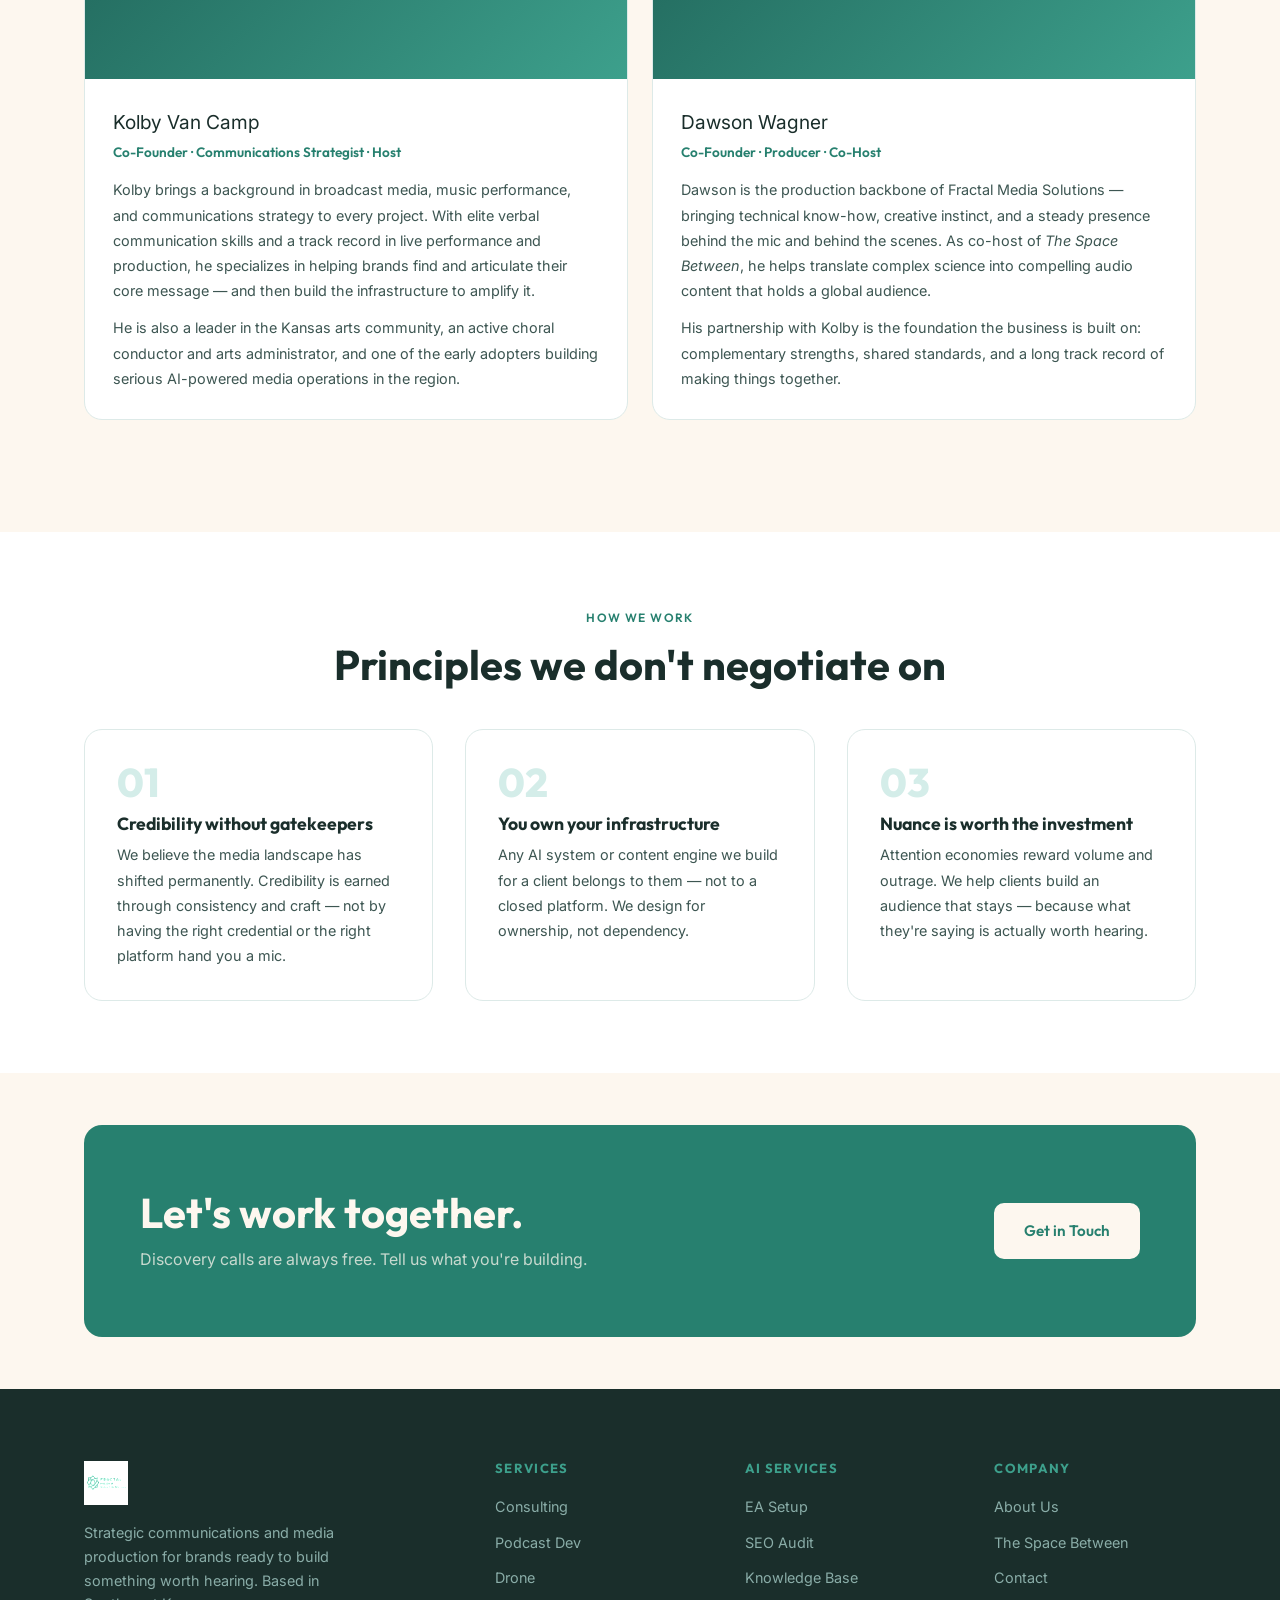
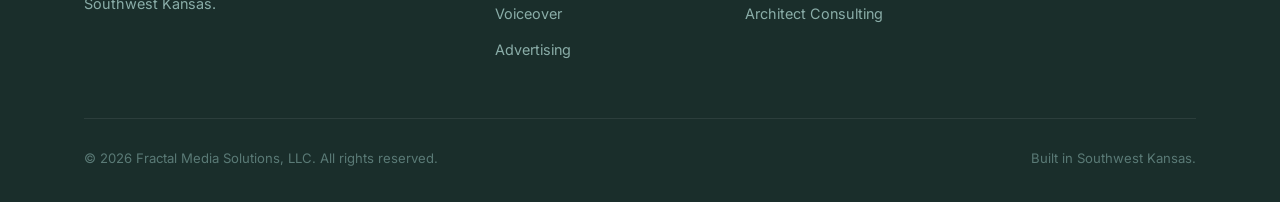
==== commit 82b6abae: "Emergency fix: Restore all complete HTML files with full structure and SEO metadata This commit fixe" ====
--- a/about.html
+++ b/about.html
@@ -14,35 +14,197 @@
   <link rel="canonical" href="https://fractal.media/about.html" />
   <link rel="stylesheet" href="css/style.css" />
   <link rel="icon" type="image/png" href="assets/logo.png" />
-
-  <!-- Schema Markup: Organization with Team Members -->
-  <script type="application/ld+json">
-  {
-    "@context": "https://schema.org",
-    "@type": "Organization",
-    "name": "Fractal Media Solutions, LLC",
-    "url": "https://fractal.media",
-    "logo": "https://fractal.media/assets/logo.png",
-    "description": "Strategic communications and media production company based in Southwest Kansas",
-    "address": {
-      "@type": "PostalAddress",
-      "addressRegion": "Kansas",
-      "addressCountry": "US"
-    },
-    "foundingDate": "2025-10",
-    "founders": [
-      {
-        "@type": "Person",
-        "name": "Kolby Van Camp",
-        "jobTitle": "Co-Founder, Communications Strategist"
-      },
-      {
-        "@type": "Person",
-        "name": "Dawson Wagner",
-        "jobTitle": "Co-Founder, Producer"
-      }
-    ],
-    "knowsAbout": ["Communications Strategy", "Podcast Production", "Drone Videography", "Voiceover Production", "AI Media Operations"]
-  }
-  </script>
-</head>+</head>
+<body>
+
+  <nav class="nav" id="nav">
+    <div class="nav__inner">
+      <a href="index.html" class="nav__logo">
+        <img src="assets/logo.png" alt="Fractal Media Solutions" />
+      </a>
+      <ul class="nav__links">
+        <li><a href="index.html">Home</a></li>
+        <li><a href="services.html">Services</a></li>
+        <li><a href="ai-services.html">AI Services</a></li>
+        <li><a href="podcast.html">Podcast</a></li>
+        <li><a href="about.html" class="active">About</a></li>
+      </ul>
+      <a href="contact.html" class="btn btn--primary nav__cta">Work With Us</a>
+      <button class="nav__hamburger" id="hamburger" aria-label="Open menu">
+        <span></span><span></span><span></span>
+      </button>
+    </div>
+  </nav>
+  <div class="nav__mobile" id="mobileNav">
+    <a href="index.html">Home</a>
+    <a href="services.html">Services</a>
+    <a href="ai-services.html">AI Services</a>
+    <a href="podcast.html">Podcast</a>
+    <a href="about.html">About</a>
+    <a href="contact.html">Contact</a>
+  </div>
+
+  <main>
+
+    <!-- ─── Page Hero ─── -->
+    <section class="page-hero">
+      <div class="container">
+        <span class="section-label">About Us</span>
+        <h1>Built by communicators,<br />for communicators.</h1>
+        <p>Fractal Media Solutions was founded on one conviction: great communication shouldn't require gatekeepers. We give brands and creators the tools, strategy, and production power to own their platforms.</p>
+      </div>
+    </section>
+
+    <!-- ─── Origin Story ─── -->
+    <section class="section" style="background: var(--white);">
+      <div class="container">
+        <div style="display: grid; grid-template-columns: 1fr 1fr; gap: 80px; align-items: center;">
+          <div>
+            <span class="section-label">Our Story</span>
+            <h2>Southwest Kansas roots.<br />National ambition.</h2>
+            <p style="margin-top: 16px;">Fractal Media Solutions was launched in Q4 2025 by Kolby Van Camp and Dawson Wagner — two communicators who met as collaborators and became business partners out of a shared belief that the media landscape is fundamentally changing.</p>
+            <p style="margin-top: 16px;">The name says it. Fractals are self-similar at every scale — the same structure, whether you zoom in or out. That's how we think about communications: the principles that make a great conversation also make a great podcast, a compelling campaign, and a scalable AI content system.</p>
+            <p style="margin-top: 16px;">We're based in Southwest Kansas, but our work reaches nationally and globally through <em>The Space Between</em> — and our AI services clients are anywhere there's an internet connection.</p>
+          </div>
+          <div style="display: grid; grid-template-columns: 1fr 1fr; gap: 20px;">
+            <div style="background: var(--cream); border: 1px solid var(--border); border-radius: var(--radius-lg); padding: 28px; text-align: center;">
+              <div style="font-family: var(--font-head); font-size: 2.2rem; font-weight: 800; color: var(--green);">Q4</div>
+              <div style="font-family: var(--font-head); font-size: 2.2rem; font-weight: 800; color: var(--green); margin-top: -8px;">2025</div>
+              <div style="font-size: 0.85rem; color: var(--ink-soft); margin-top: 6px;">Founded</div>
+            </div>
+            <div style="background: var(--cream); border: 1px solid var(--border); border-radius: var(--radius-lg); padding: 28px; text-align: center;">
+              <div style="font-family: var(--font-head); font-size: 2.2rem; font-weight: 800; color: var(--green);">5</div>
+              <div style="font-size: 0.85rem; color: var(--ink-soft); margin-top: 6px;">Service Verticals</div>
+            </div>
+            <div style="background: var(--cream); border: 1px solid var(--border); border-radius: var(--radius-lg); padding: 28px; text-align: center;">
+              <div style="font-family: var(--font-head); font-size: 2.2rem; font-weight: 800; color: var(--green);">SW KS</div>
+              <div style="font-size: 0.85rem; color: var(--ink-soft); margin-top: 6px;">Home Base</div>
+            </div>
+            <div style="background: var(--green); border-radius: var(--radius-lg); padding: 28px; text-align: center;">
+              <div style="font-family: var(--font-head); font-size: 2.2rem; font-weight: 800; color: var(--cream);">Global</div>
+              <div style="font-size: 0.85rem; color: rgba(253,247,239,0.7); margin-top: 6px;">Podcast Reach</div>
+            </div>
+          </div>
+        </div>
+      </div>
+    </section>
+
+    <!-- ─── Team ─── -->
+    <section class="section">
+      <div class="container">
+        <div class="section-header">
+          <span class="section-label">The Team</span>
+          <h2>Two voices. One mission.</h2>
+        </div>
+        <div class="team-grid">
+          <div class="team-card">
+            <div class="team-card__photo">🎙️</div>
+            <div class="team-card__body">
+              <div class="team-card__name">Kolby Van Camp</div>
+              <div class="team-card__title">Co-Founder · Communications Strategist · Host</div>
+              <p class="team-card__bio">Kolby brings a background in broadcast media, music performance, and communications strategy to every project. With elite verbal communication skills and a track record in live performance and production, he specializes in helping brands find and articulate their core message — and then build the infrastructure to amplify it.</p>
+              <p class="team-card__bio" style="margin-top: 12px;">He is also a leader in the Kansas arts community, an active choral conductor and arts administrator, and one of the early adopters building serious AI-powered media operations in the region.</p>
+            </div>
+          </div>
+          <div class="team-card">
+            <div class="team-card__photo">🚀</div>
+            <div class="team-card__body">
+              <div class="team-card__name">Dawson Wagner</div>
+              <div class="team-card__title">Co-Founder · Producer · Co-Host</div>
+              <p class="team-card__bio">Dawson is the production backbone of Fractal Media Solutions — bringing technical know-how, creative instinct, and a steady presence behind the mic and behind the scenes. As co-host of <em>The Space Between</em>, he helps translate complex science into compelling audio content that holds a global audience.</p>
+              <p class="team-card__bio" style="margin-top: 12px;">His partnership with Kolby is the foundation the business is built on: complementary strengths, shared standards, and a long track record of making things together.</p>
+            </div>
+          </div>
+        </div>
+      </div>
+    </section>
+
+    <!-- ─── Values ─── -->
+    <section class="section" style="background: var(--white);">
+      <div class="container">
+        <div class="section-header section-header--center">
+          <span class="section-label">How We Work</span>
+          <h2>Principles we don't negotiate on</h2>
+        </div>
+        <div class="value-grid">
+          <div class="value-item">
+            <div class="value-item__num">01</div>
+            <h4>Credibility without gatekeepers</h4>
+            <p>We believe the media landscape has shifted permanently. Credibility is earned through consistency and craft — not by having the right credential or the right platform hand you a mic.</p>
+          </div>
+          <div class="value-item">
+            <div class="value-item__num">02</div>
+            <h4>You own your infrastructure</h4>
+            <p>Any AI system or content engine we build for a client belongs to them — not to a closed platform. We design for ownership, not dependency.</p>
+          </div>
+          <div class="value-item">
+            <div class="value-item__num">03</div>
+            <h4>Nuance is worth the investment</h4>
+            <p>Attention economies reward volume and outrage. We help clients build an audience that stays — because what they're saying is actually worth hearing.</p>
+          </div>
+        </div>
+      </div>
+    </section>
+
+    <!-- ─── CTA ─── -->
+    <section class="section--sm">
+      <div class="container">
+        <div class="cta-banner">
+          <div>
+            <h2>Let's work together.</h2>
+            <p>Discovery calls are always free. Tell us what you're building.</p>
+          </div>
+          <a href="contact.html" class="btn btn--cream">Get in Touch</a>
+        </div>
+      </div>
+    </section>
+
+  </main>
+
+  <footer class="footer">
+    <div class="container">
+      <div class="footer__grid">
+        <div class="footer__brand">
+          <div class="footer__logo">
+            <img src="assets/logo.png" alt="Fractal Media Solutions" />
+          </div>
+          <p>Strategic communications and media production for brands ready to build something worth hearing. Based in Southwest Kansas.</p>
+        </div>
+        <div class="footer__col">
+          <h4>Services</h4>
+          <ul>
+            <li><a href="services.html#consulting">Consulting</a></li>
+            <li><a href="services.html#podcast">Podcast Dev</a></li>
+            <li><a href="services.html#drone">Drone</a></li>
+            <li><a href="services.html#voiceover">Voiceover</a></li>
+            <li><a href="services.html#advertising">Advertising</a></li>
+          </ul>
+        </div>
+        <div class="footer__col">
+          <h4>AI Services</h4>
+          <ul>
+            <li><a href="ai-services.html">EA Setup</a></li>
+            <li><a href="ai-services.html">SEO Audit</a></li>
+            <li><a href="ai-services.html">Knowledge Base</a></li>
+            <li><a href="ai-services.html">Architect Consulting</a></li>
+          </ul>
+        </div>
+        <div class="footer__col">
+          <h4>Company</h4>
+          <ul>
+            <li><a href="about.html">About Us</a></li>
+            <li><a href="podcast.html">The Space Between</a></li>
+            <li><a href="contact.html">Contact</a></li>
+          </ul>
+        </div>
+      </div>
+      <div class="footer__bottom">
+        <p>© 2026 Fractal Media Solutions, LLC. All rights reserved.</p>
+        <p>Built in Southwest Kansas.</p>
+      </div>
+    </div>
+  </footer>
+
+  <script src="js/main.js"></script>
+</body>
+</html>
